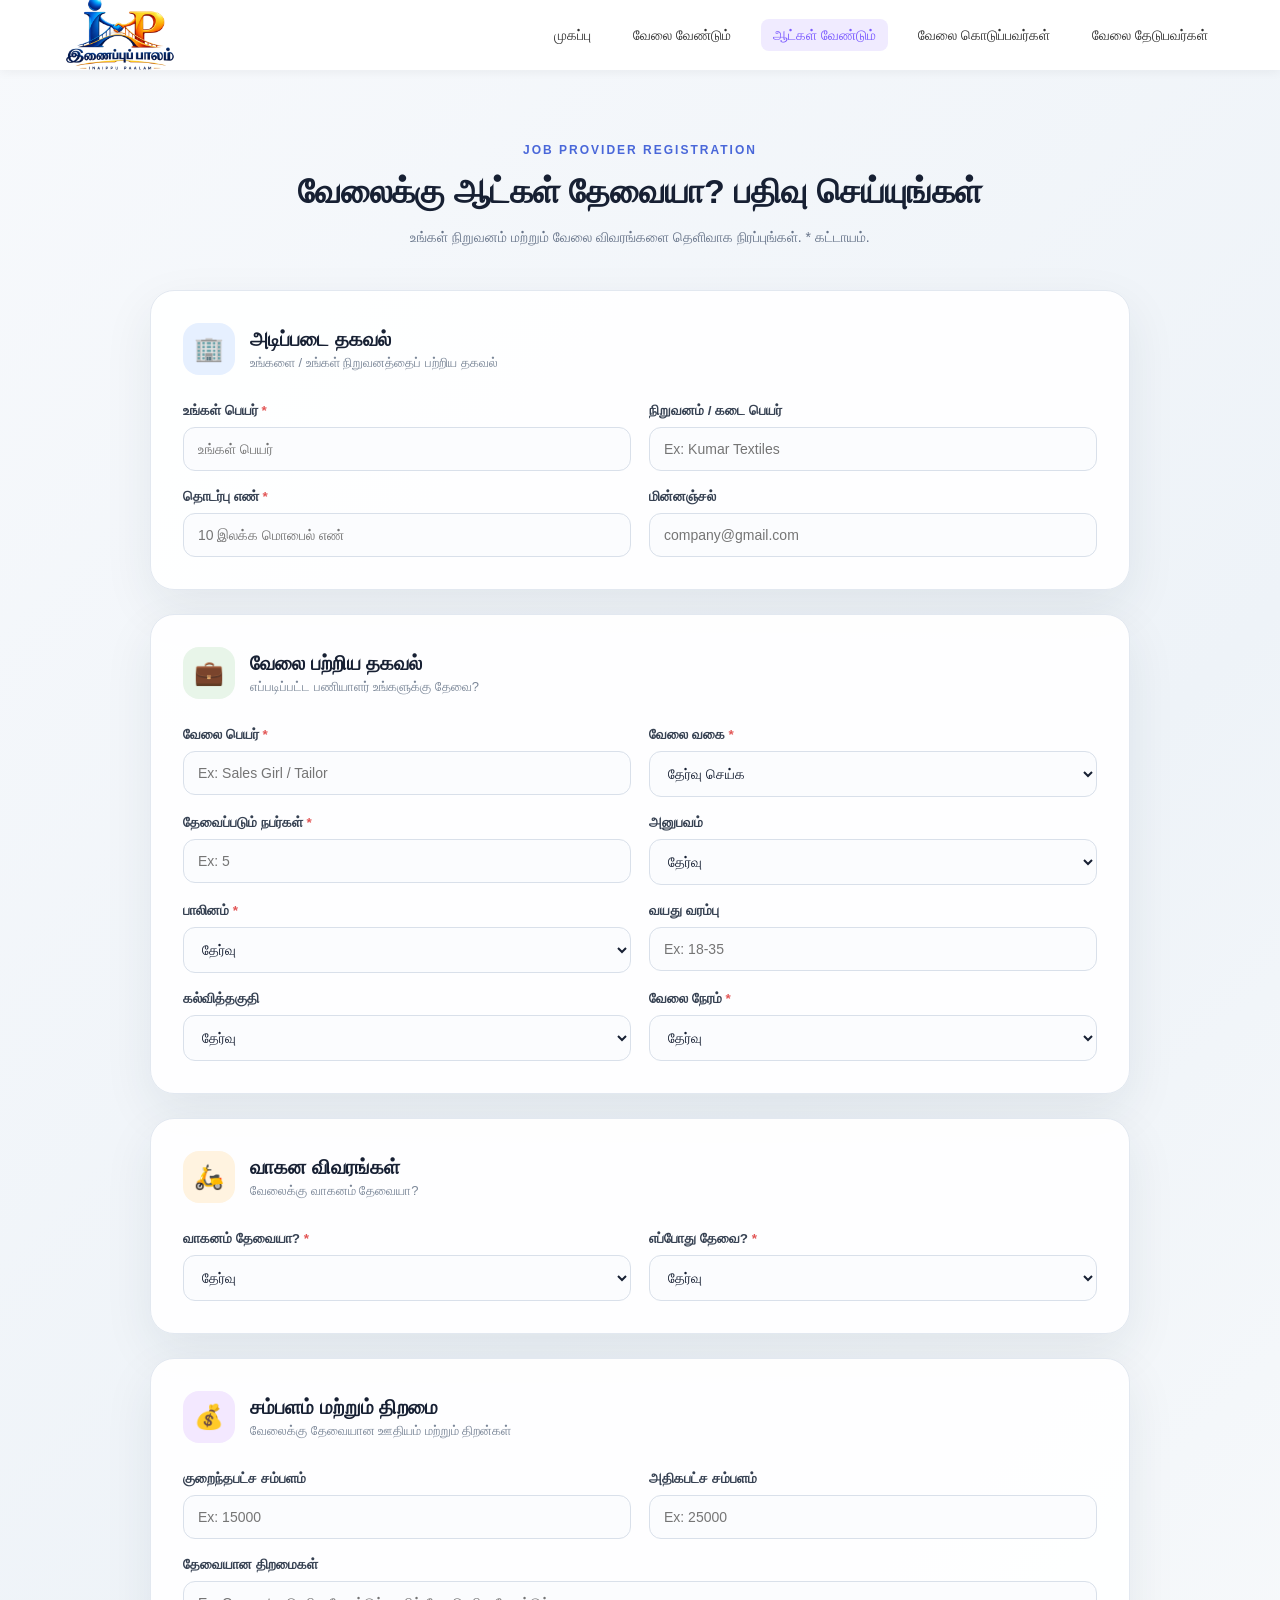
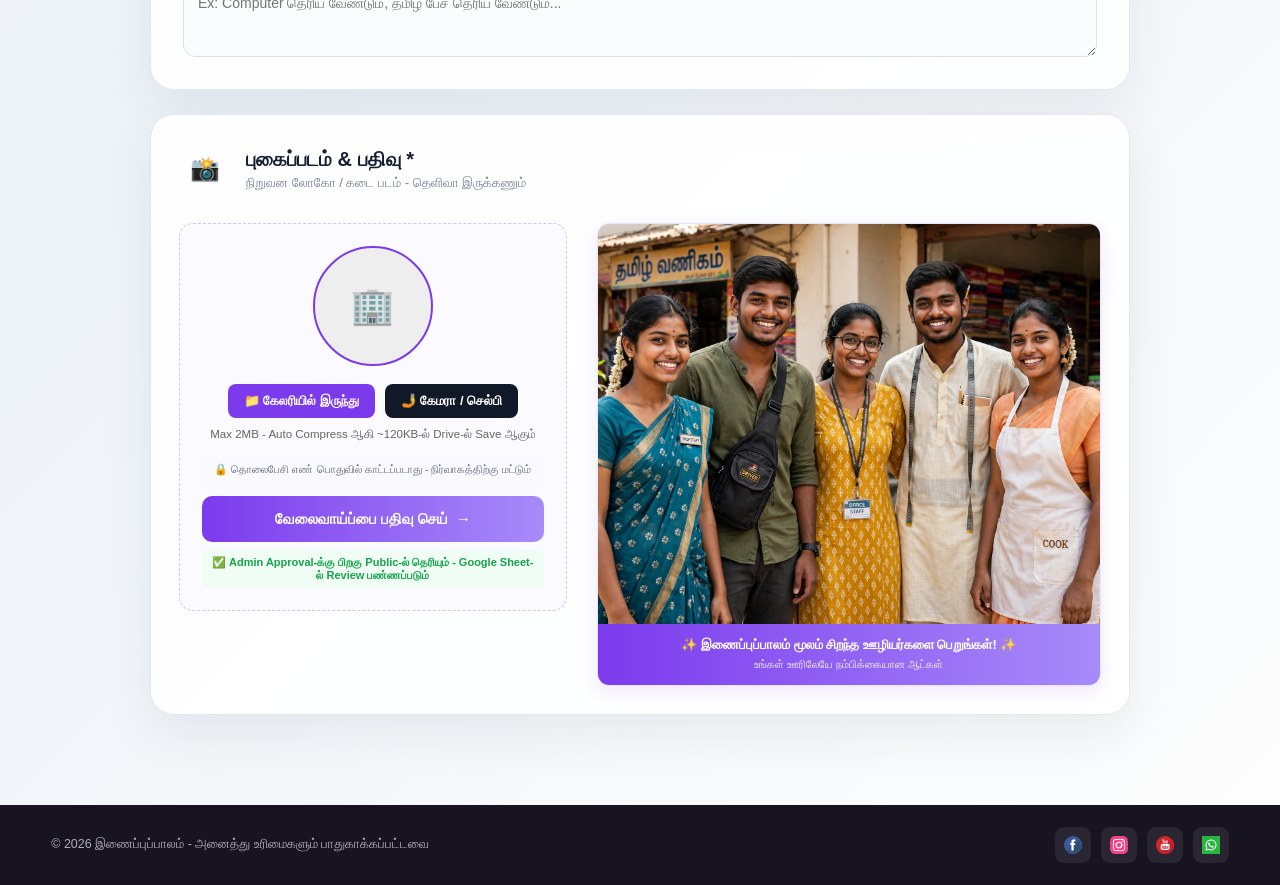
==== job-provider/job-provider.html @ aabd073b "public folder upload" ====
<!DOCTYPE html>
<html lang="ta">
<head>
    <meta charset="UTF-8">
    <meta name="viewport" content="width=device-width, initial-scale=1.0">
    <title>வேலைக்கு ஆட்கள் தேவை | இணைப்புப்பாலம்</title>
    <link rel="icon" type="image/png" href="../assets/logo/logo.png">
    <link rel="stylesheet" href="job-provider.css">
    <!-- 
      விளக்கம்:
      - charset UTF-8 - தமிழ் எழுத்துக்காக
      - viewport - மொபைல் Responsive
      - CSS: job-provider.css link
    -->
</head>
<body>

<!-- 
  ==========================================================
  1. NAVIGATION BAR - START - CLEAN SIMPLE
  ==========================================================
  - site-header: மேலே ஒட்டி இருக்கும் Sticky Header
  - brand: Logo - Click பண்ணா முகப்புக்கு போகும்
  - menuToggle: மொபைலில் மட்டும் தெரியும் 3 கோடு பட்டன்
  - navLinks: 5 முக்கிய பக்கம்
     * முகப்பு - index.html
     * வேலை வேண்டும் - Job Seeker Form
     * ஆட்கள் வேண்டும் - இந்த பக்கம் (active)
     * வேலை கொடுப்பவர்கள் - Public List
     * வேலை தேடுபவர்கள் - Public List
  JS-ல் menuToggle Click -> navLinks is-open Toggle ஆகும்
-->
<header class="site-header">
  <nav class="navbar">
    <div class="nav-container">
      <a href="../index.html" class="brand"><img src="../assets/logo/logo.png" alt="Logo" class="brand-logo"></a>
      <button class="menu-toggle" id="menuToggle" type="button" aria-label="Menu"><span></span><span></span><span></span></button>
      <ul class="nav-links" id="navLinks">
        <li><a href="../index.html">முகப்பு</a></li>
        <li><a href="../job-seeker/job-seeker.html">வேலை வேண்டும்</a></li>
        <li><a href="./job-provider.html" class="active">ஆட்கள் வேண்டும்</a></li>
        <li><a href="../public/jobs/jobs.html">வேலை கொடுப்பவர்கள்</a></li>
        <li><a href="../public/seekers/seekers.html">வேலை தேடுபவர்கள்</a></li>
      </ul>
    </div>
  </nav>
</header>
<!-- NAVIGATION END -->

<section class="form-section">
    <div class="section-heading">
        <span class="section-tag">JOB PROVIDER REGISTRATION</span>
        <h2>வேலைக்கு ஆட்கள் தேவையா? பதிவு செய்யுங்கள்</h2>
        <p>உங்கள் நிறுவனம் மற்றும் வேலை விவரங்களை தெளிவாக நிரப்புங்கள். * கட்டாயம்.</p>
    </div>

    <form id="providerRegistrationForm" novalidate>

        <!-- 
          2. BASIC INFO - அடிப்படை தகவல்
          - providerName* , providerPhone* கட்டாயம்
          - businessName, email விருப்பம்
        -->
        <div class="form-card">
            <div class="card-title"><div class="title-icon">🏢</div><div><h3>அடிப்படை தகவல்</h3><p>உங்களை / உங்கள் நிறுவனத்தைப் பற்றிய தகவல்</p></div></div>
            <div class="form-grid">
                <div class="form-group"><label for="providerName">உங்கள் பெயர் <span>*</span></label><input type="text" id="providerName" name="providerName" placeholder="உங்கள் பெயர்" required></div>
                <div class="form-group"><label for="businessName">நிறுவனம் / கடை பெயர்</label><input type="text" id="businessName" name="businessName" placeholder="Ex: Kumar Textiles"></div>
                <div class="form-group"><label for="providerPhone">தொடர்பு எண் <span>*</span></label><input type="tel" id="providerPhone" name="providerPhone" placeholder="10 இலக்க மொபைல் எண்" inputmode="numeric" maxlength="10" required></div>
                <div class="form-group"><label for="providerEmail">மின்னஞ்சல்</label><input type="email" id="providerEmail" name="providerEmail" placeholder="company@gmail.com"></div>
            </div>
        </div>

        <!-- 
          3. JOB INFO - வேலை பற்றிய தகவல்
          - jobTitle*, jobCategory*, vacancies*, gender*, workingHours* கட்டாயம்
        -->
        <div class="form-card">
            <div class="card-title"><div class="title-icon">💼</div><div><h3>வேலை பற்றிய தகவல்</h3><p>எப்படிப்பட்ட பணியாளர் உங்களுக்கு தேவை?</p></div></div>
            <div class="form-grid">
                <div class="form-group"><label for="jobTitle">வேலை பெயர் <span>*</span></label><input type="text" id="jobTitle" name="jobTitle" placeholder="Ex: Sales Girl / Tailor" required></div>
                <div class="form-group">
                    <label for="jobCategory">வேலை வகை <span>*</span></label>
                    <select id="jobCategory" name="jobCategory" required>
                        <option value="">தேர்வு செய்க</option>
                        <option value="shop">கடை வேலை</option>
                        <option value="office">அலுவலக வேலை</option>
                        <option value="sales">விற்பனை</option>
                        <option value="tailor">தையல்</option>
                        <option value="driver">டிரைவர்</option>
                        <option value="factory">தொழிற்சாலை</option>
                        <option value="hotel">ஹோட்டல்</option>
                        <option value="other">மற்றவை</option>
                    </select>
                </div>
                <div class="form-group"><label for="vacancies">தேவைப்படும் நபர்கள் <span>*</span></label><input type="number" id="vacancies" name="vacancies" min="1" placeholder="Ex: 5" required></div>
                <div class="form-group">
                    <label for="experience">அனுபவம்</label>
                    <select id="experience" name="experience">
                        <option value="">தேர்வு</option>
                        <option value="no-experience">அனுபவம் தேவையில்லை</option>
                        <option value="0-1">0-1 வருடம்</option>
                        <option value="1-3">1-3 வருடம்</option>
                        <option value="3-5">3-5 வருடம்</option>
                        <option value="5-plus">5+ வருடம்</option>
                    </select>
                </div>
                <div class="form-group">
                    <label for="gender">பாலினம் <span>*</span></label>
                    <select id="gender" name="gender" required>
                        <option value="">தேர்வு</option>
                        <option value="male">ஆண்</option>
                        <option value="female">பெண்</option>
                        <option value="any">ஆண் / பெண் இருவரும்</option>
                    </select>
                </div>
                <div class="form-group"><label for="ageRange">வயது வரம்பு</label><input type="text" id="ageRange" name="ageRange" placeholder="Ex: 18-35"></div>
                <div class="form-group">
                    <label for="education">கல்வித்தகுதி</label>
                    <select id="education" name="education">
                        <option value="">தேர்வு</option>
                        <option value="none">தேவையில்லை</option>
                        <option value="10th">10th</option>
                        <option value="12th">12th</option>
                        <option value="degree">Degree</option>
                    </select>
                </div>
                <div class="form-group">
                    <label for="workingHours">வேலை நேரம் <span>*</span></label>
                    <select id="workingHours" name="workingHours" required>
                        <option value="">தேர்வு</option>
                        <option value="full-time">முழு நேரம்</option>
                        <option value="part-time">பகுதி நேரம்</option>
                        <option value="day-shift">பகல் நேரம்</option>
                        <option value="night-shift">இரவு நேரம்</option>
                    </select>
                </div>
            </div>
        </div>

        <!-- 
          4. VEHICLE & JOINING - வாகனம் & சேரும் தேதி
        -->
        <div class="form-card">
            <div class="card-title"><div class="title-icon">🛵</div><div><h3>வாகன விவரங்கள்</h3><p>வேலைக்கு வாகனம் தேவையா?</p></div></div>
            <div class="form-grid">
                <div class="form-group">
                    <label for="vehicleRequired">வாகனம் தேவையா? <span>*</span></label>
                    <select id="vehicleRequired" name="vehicleRequired" required>
                        <option value="">தேர்வு</option>
                        <option value="no">தேவையில்லை</option>
                        <option value="bike">Bike வேண்டும்</option>
                        <option value="car">Car வேண்டும்</option>
                        <option value="company">நிறுவன வாகனம் உண்டு</option>
                    </select>
                </div>
                <div class="form-group">
                    <label for="joiningDate">எப்போது தேவை? <span>*</span></label>
                    <select id="joiningDate" name="joiningDate" required>
                        <option value="">தேர்வு</option>
                        <option value="immediately">உடனடியாக</option>
                        <option value="within-7-days">7 நாட்களுக்குள்</option>
                        <option value="within-15-days">15 நாட்களுக்குள்</option>
                    </select>
                </div>
            </div>
        </div>

        <!-- 
          5. SALARY & SKILLS
        -->
        <div class="form-card">
            <div class="card-title"><div class="title-icon">💰</div><div><h3>சம்பளம் மற்றும் திறமை</h3><p>வேலைக்கு தேவையான ஊதியம் மற்றும் திறன்கள்</p></div></div>
            <div class="form-grid">
                <div class="form-group"><label for="salaryMin">குறைந்தபட்ச சம்பளம்</label><input type="number" id="salaryMin" name="salaryMin" placeholder="Ex: 15000"></div>
                <div class="form-group"><label for="salaryMax">அதிகபட்ச சம்பளம்</label><input type="number" id="salaryMax" name="salaryMax" placeholder="Ex: 25000"></div>
                <div class="form-group full-width"><label for="requiredSkills">தேவையான திறமைகள்</label><textarea id="requiredSkills" name="requiredSkills" rows="3" placeholder="Ex: Computer தெரிய வேண்டும், தமிழ் பேச தெரிய வேண்டும்..."></textarea></div>
            </div>
        </div>

        <!-- 
          ==========================================================
          6. PHOTO & SUBMIT - NEW CLEAN VERSION - GALLERY + CAMERA + COMPRESS
          ==========================================================
          - photo-preview: வட்ட வடிவ Preview
          - photo-action-group: 2 பட்டன் - கேலரி + செல்பி
          - profilePhoto: Gallery File Input (hidden)
          - selfieCameraWrap: 
             * selfieVideo - Live Camera
             * selfieCanvas - Capture க்கு
             * Controls - படம் எடு, மீண்டும், பயன்படுத்து, மூடு
          - photoStatusText: Compress Status காட்ட ~120KB
          - Admin Note: Admin Approval-க்கு பிறகு Public-ல் தெரியும் - நீங்க கேட்டது
          Logic: JS-ல் compressImageToKB() - 800px resize + JPEG 0.7 -> ~120KB -> Google Sheet/Drive-க்கு அனுப்பும்
          இதனால் Drive இடம் மிச்சம், Customer-க்கு வேகமா லோட் ஆகும்
        -->
        <div class="form-card photo-submit-card">
            <div class="card-title"><div class="title-icon">📸</div><div><h3>புகைப்படம் & பதிவு <span>*</span></h3><p>நிறுவன லோகோ / கடை படம் - தெளிவா இருக்கணும்</p></div></div>
            <div class="photo-submit-grid">
                <div class="photo-side">
                    <div class="photo-preview" id="photoPreview"><span id="photoPlaceholder">🏢</span><img id="previewImage" src="" alt="Preview"></div>
                    
                    <div class="photo-action-group">
                        <label for="providerImage" class="upload-button">📁 கேலரியில் இருந்து</label>
                        <button type="button" id="selfieButton" class="upload-button selfie-button">🤳 கேமரா / செல்பி</button>
                    </div>
                    <input type="file" id="providerImage" name="providerImage" accept="image/*" hidden>

                    <!-- Selfie Camera Wrap - Seekers மாதிரி Same UI -->
                    <div id="selfieCameraWrap" class="selfie-camera-wrap" style="display:none;">
                        <video id="selfieVideo" autoplay playsinline muted></video>
                        <canvas id="selfieCanvas" style="display:none;"></canvas>
                        <div class="selfie-controls">
                            <button type="button" id="capturePhotoBtn" class="capture-btn">📸 படம் எடு</button>
                            <button type="button" id="retakePhotoBtn" class="retake-btn" style="display:none;">🔄 மீண்டும்</button>
                            <button type="button" id="usePhotoBtn" class="use-btn" style="display:none;">✅ இதை பயன்படுத்து</button>
                            <button type="button" id="closeCameraBtn" class="close-btn">❌ மூடு</button>
                        </div>
                        <p class="selfie-hint">கடை / லோகோ தெளிவா தெரியிற மாதிரி எடுங்க</p>
                    </div>

                    <p class="photo-hint" id="photoStatusText">Max 2MB - Auto Compress ஆகி ~120KB-ல் Drive-ல் Save ஆகும்</p>
                    <p class="privacy-note">🔒 தொலைபேசி எண் பொதுவில் காட்டப்படாது - நிர்வாகத்திற்கு மட்டும்</p>
                    <button type="submit" class="submit-button" id="submitButton"><span>வேலைவாய்ப்பை பதிவு செய்</span><strong>→</strong></button>
                    <p class="admin-note">✅ Admin Approval-க்கு பிறகு Public-ல் தெரியும் - Google Sheet-ல் Review பண்ணப்படும்</p>
                </div>
                <div class="submit-side">
                    <div class="team-image-box">
                        <img src="../assets/images/team.webp" alt="Inaippu Palam Team">
                        <div class="team-dialog">✨ இணைப்புப்பாலம் மூலம் சிறந்த ஊழியர்களை பெறுங்கள்! ✨<br><small>உங்கள் ஊரிலேயே நம்பிக்கையான ஆட்கள்</small></div>
                    </div>
                </div>
            </div>
        </div>

    </form>
</section>

<!-- Success Overlay -->
<div class="success-overlay" id="successOverlay" style="display:none;"><div class="success-box"><div class="success-icon">✓</div><h2>பதிவு வெற்றி!</h2><p style="font-size:13px;color:#666;margin-top:8px;">Admin Approval-க்கு பிறகு பொதுவில் காட்டப்படும்</p><button type="button" id="successClose" class="success-close">சரி</button></div></div>

<footer class="jobs-footer">
    <div class="jobs-footer-inner">
        <div class="jobs-footer-left"><p>© 2026 இணைப்புப்பாலம் - அனைத்து உரிமைகளும் பாதுகாக்கப்பட்டவை</p></div>
        <div class="jobs-footer-socials">
            <a href="https://www.facebook.com/profile.php?id=61593341843801"><img src="../assets/icons/Facebook.svg" alt="FB"></a>
            <a href="https://www.instagram.com/inaippu.palam/?hl=en"><img src="../assets/icons/Instagram.svg" alt="IG"></a>
            <a href="https://www.youtube.com/@inaippupalam"><img src="../assets/icons/YouTube.svg" alt="YT"></a>
            <a href="https://wa.me/917373537070"><img src="../assets/icons/WhatsApp.svg" alt="WA"></a>
        </div>
    </div>
</footer>

<script src="../config.js"></script>
<script src="job-provider.js"></script>
</body>
</html>
---- job-provider/job-provider.css ----
/* =========================================================
   JOB PROVIDER - CLEAN & FINAL - SAME AS JOB SEEKER
   UPDATED WITH SELFIE + GALLERY + COMPRESS UI
   Navigation + Form + Photo + Footer + Mobile
========================================================= */
* { margin: 0; padding: 0; box-sizing: border-box; }
html { scroll-behavior: smooth; }
body {
  font-family: "Noto Sans Tamil", "Latha", Arial, sans-serif;
  background: linear-gradient(135deg, #f7f9fc 0%, #eef3f8 50%, #fdfdfd 100%);
  color: #172033; min-height: 100vh; overflow-x: hidden;
}
a { text-decoration: none; color: inherit; }
button, input, textarea, select { font: inherit; }
img { max-width: 100%; display: block; }

/* ================= NAVIGATION - CLEAN SIMPLE =================
   - site-header: sticky top, white bg, shadow
   - navbar: max 1200px center
   - nav-container: flex space-between, height 70px
   - brand: Logo 120px
   - nav-links: flex gap 18px, hover purple bg
   - menu-toggle: mobile 3 line, hidden desktop
*/
.site-header { position: sticky; top: 0; z-index: 1000; background: #fff; box-shadow: 0 2px 10px rgba(0,0,0,0.05); }
.navbar { max-width: 1200px; margin: 0 auto; padding: 0 20px; }
.nav-container { display: flex; align-items: center; justify-content: space-between; height: 70px; }
.brand { display: flex; align-items: center; gap: 10px; font-weight: 700; font-size: 18px; color: #2a1a5a; }
.brand-logo { width: 120px; height: 120px; object-fit: contain; }
.nav-links { display: flex; list-style: none; gap: 18px; }
.nav-links li a { color: #333; font-weight: 500; padding: 8px 12px; border-radius: 8px; transition: 0.2s; font-size: 14px; }
.nav-links li a:hover, .nav-links li a.active { background: #f0ebff; color: #7c5cff; }
.menu-toggle { display: none; flex-direction: column; gap: 5px; background: none; border: none; cursor: pointer; padding: 5px; }
.menu-toggle span { width: 25px; height: 3px; background: #333; border-radius: 2px; display: block; transition: 0.3s; }
.menu-toggle.is-open span:nth-child(1) { transform: translateY(8px) rotate(45deg); }
.menu-toggle.is-open span:nth-child(2) { opacity: 0; }
.menu-toggle.is-open span:nth-child(3) { transform: translateY(-8px) rotate(-45deg); }

/* FORM SECTION */
.form-section { width: min(980px, 92%); margin: 70px auto 90px; }
.section-heading { text-align: center; margin-bottom: 40px; }
.section-tag { display: inline-block; margin-bottom: 12px; color: #4967d9; font-size: 12px; font-weight: 800; letter-spacing: 2px; }
.section-heading h2 { font-size: clamp(26px, 4vw, 34px); color: #172033; margin-bottom: 12px; line-height: 1.3; }
.section-heading p { max-width: 700px; margin: auto; color: #68758a; line-height: 1.8; font-size: 14px; }

.form-card {
  margin-bottom: 24px; padding: 32px; background: rgba(255,255,255,0.95);
  border: 1px solid #e2e8f0; border-radius: 24px;
  box-shadow: 0 18px 50px rgba(30,45,70,0.08);
  transition: transform 0.3s ease, box-shadow 0.3s ease;
}
.form-card:hover { transform: translateY(-3px); box-shadow: 0 22px 55px rgba(30,45,70,0.12); }
.card-title { display: flex; align-items: center; gap: 15px; margin-bottom: 28px; }
.title-icon { width: 52px; height: 52px; display: grid; place-items: center; border-radius: 16px; font-size: 24px; flex-shrink: 0; }
.form-card:nth-of-type(1) .title-icon { background: #fff6d7; }
.form-card:nth-of-type(2) .title-icon { background: #e6f0ff; }
.form-card:nth-of-type(3) .title-icon { background: #e8f5e9; }
.form-card:nth-of-type(4) .title-icon { background: #fff3e0; }
.form-card:nth-of-type(5) .title-icon { background: #f3e8ff; }
.card-title h3 { color: #172033; font-size: 20px; }
.card-title p { margin-top: 4px; color: #7b8798; font-size: 13px; }

.form-grid { display: grid; grid-template-columns: repeat(2, minmax(0, 1fr)); gap: 18px; }
.form-group { display: flex; flex-direction: column; }
.form-group.full-width { grid-column: 1 / -1; }
.form-group label { margin-bottom: 8px; color: #364152; font-size: 13.5px; font-weight: 700; }
.form-group label span { color: #e25555; }
.form-group input, .form-group select, .form-group textarea {
  width: 100%; padding: 13px 14px; border: 1px solid #d9e0ea;
  border-radius: 12px; outline: none; background: #fbfcfe; color: #172033;
  font-size: 14px; transition: border-color 0.25s, box-shadow 0.25s;
}
.form-group input:focus, .form-group select:focus, .form-group textarea:focus {
  border-color: #6077dc; background: white; box-shadow: 0 0 0 4px rgba(96,119,220,0.10);
}
.form-group textarea { resize: vertical; }

/* ================= PHOTO & SUBMIT - NEW CLEAN WITH SELFIE ================= */
.photo-submit-card { padding: 28px; }
.photo-submit-grid { display: grid; grid-template-columns: 1fr 1.3fr; gap: 30px; align-items: start; margin-top: 10px; }
.photo-side {
  display: flex; flex-direction: column; align-items: center; text-align: center;
  background: #fafaff; border: 1px dashed #d1c5ff; border-radius: 14px; padding: 22px;
}
.photo-preview {
  width: 120px; height: 120px; border-radius: 50%; background: #eee;
  display: flex; align-items: center; justify-content: center;
  overflow: hidden; border: 2px solid #7c3aed; margin-bottom: 12px;
}
.photo-preview span { font-size: 36px; }
#previewImage { width: 100%; height: 100%; object-fit: cover; display: none; }

/* 2 Button Group - Gallery + Selfie */
.photo-action-group { display: flex; gap: 10px; flex-wrap: wrap; justify-content: center; width: 100%; margin-top: 6px; }
.upload-button {
  background: #7c3aed; color: #fff; padding: 9px 16px; border-radius: 8px;
  font-size: 13px; font-weight: 600; cursor: pointer; border: none;
  transition: 0.2s; display: inline-flex; align-items: center; justify-content: center;
}
.upload-button:hover { background: #6d28e0; transform: translateY(-1px); }
.selfie-button { background: #111827 !important; }
.selfie-button:hover { background: #000 !important; }

.photo-hint { font-size: 11.5px; color: #666; margin-top: 10px; }

/* Selfie Camera UI - Same as Job Seeker */
.selfie-camera-wrap {
  margin-top: 15px; width: 100%; background: #000; border-radius: 12px;
  overflow: hidden; border: 2px solid #7c3aed; animation: fadeIn 0.3s ease;
}
@keyframes fadeIn { from { opacity:0; transform: scale(0.95); } to { opacity:1; transform: scale(1); } }
#selfieVideo { width: 100%; height: 260px; object-fit: cover; display: block; transform: scaleX(-1); background: #222; }
.selfie-controls { display: flex; gap: 8px; flex-wrap: wrap; justify-content: center; padding: 12px; background: #fff; }
.capture-btn, .use-btn, .retake-btn, .close-btn {
  padding: 8px 14px; border-radius: 8px; border: none; font-size: 12.5px; font-weight: 700; cursor: pointer; transition: 0.2s;
}
.capture-btn { background: #7c3aed; color: #fff; }
.use-btn { background: #16a34a; color: #fff; }
.retake-btn { background: #f3f4f6; color: #374151; border: 1px solid #e5e7eb; }
.close-btn { background: #fee2e2; color: #b91c1c; }
.selfie-hint { background: #fff; color: #6b7280; font-size: 11px; padding-bottom: 10px; text-align: center; }

.photo-side .privacy-note { margin: 14px 0 0 0; font-size: 11px; background: #f9f9ff; padding: 8px 10px; border-radius: 6px; width: 100%; color: #6b7280; }
.photo-side .submit-button {
  width: 100%; padding: 14px; font-size: 15px; margin-top: 12px;
  border: none; border-radius: 10px; background: linear-gradient(90deg,#7c3aed,#a78bfa);
  color: #fff; font-weight: 700; cursor: pointer; display: flex; justify-content: center; gap: 8px;
}
.photo-side .admin-note { font-size: 11px; color: #16a34a; margin-top: 8px; font-weight: 600; background: #f0fdf4; padding: 6px 8px; border-radius: 6px; width: 100%; }
.submit-side { display: flex; flex-direction: column; }
.team-image-box { width: 100%; border-radius: 12px; overflow: hidden; border: 1px solid #e9e5ff; box-shadow: 0 6px 18px rgba(124,58,237,0.12); background: #fff; }
.team-image-box img { width: 100%; height: 400px; object-fit: cover; object-position: top center; }
.team-dialog { padding: 12px 14px; background: linear-gradient(90deg,#7c3aed,#a78bfa); color: #fff; font-size: 13px; font-weight: 600; text-align: center; line-height: 1.4; }
.team-dialog small { font-weight: 400; opacity: 0.9; font-size: 11px; }

/* SUCCESS OVERLAY */
.success-overlay { position: fixed; inset: 0; background: rgba(0,0,0,0.45); display: none; place-items: center; z-index: 2000; }
.success-overlay.show { display: grid; }
.success-box { background: #fff; padding: 30px; border-radius: 18px; text-align: center; max-width: 340px; width: 90%; box-shadow: 0 20px 50px rgba(0,0,0,0.2); }
.success-icon { width: 60px; height: 60px; background: #22c55e; color: #fff; border-radius: 50%; display: grid; place-items: center; font-size: 28px; margin: 0 auto 14px; }
.success-close { margin-top: 16px; padding: 10px 20px; border: none; background: #111; color: #fff; border-radius: 8px; cursor: pointer; }
.form-message { margin-bottom: 18px; }

/* FOOTER */
.jobs-footer { background: #171321; color: #fff; margin-top: 40px; }
.jobs-footer-inner { width: min(1180px, 92%); min-height: 80px; margin: auto; display: flex; align-items: center; justify-content: space-between; gap: 20px; padding: 16px 0; }
.jobs-footer-left p { color: rgba(255,255,255,0.65); font-size: 12.5px; }
.jobs-footer-socials { display: flex; gap: 10px; }
.jobs-footer-socials a { width: 36px; height: 36px; display: grid; place-items: center; border-radius: 9px; background: rgba(255,255,255,0.08); transition: 0.2s; }
.jobs-footer-socials a:hover { transform: translateY(-2px); background: rgba(255,255,255,0.16); }
.jobs-footer-socials img { width: 18px; height: 18px; }

/* MOBILE */
@media (max-width: 768px) {
  .menu-toggle { display: flex; }
  .nav-links {
    position: absolute; top: 70px; left: 12px; right: 12px;
    background: #fff; flex-direction: column; padding: 12px;
    border: 1px solid #e2e8f0; border-radius: 16px;
    box-shadow: 0 18px 50px rgba(30,45,70,0.11);
    display: none; gap: 4px; z-index: 999;
  }
  .nav-links.is-open { display: flex !important; }
  .nav-links li { width: 100%; }
  .nav-links li a { display: block; width: 100%; padding: 12px 14px; }
  .form-section { width: 94%; margin-top: 30px; margin-bottom: 50px; }
  .form-card { padding: 20px 15px; border-radius: 18px; }
  .form-grid { grid-template-columns: 1fr; }
  .form-group.full-width { grid-column: auto; }
  .photo-submit-grid { grid-template-columns: 1fr; gap: 20px; }
  .team-image-box img { height: auto; max-height: 340px; }
  .jobs-footer-inner { flex-direction: column; text-align: center; padding: 20px 0; }
  #selfieVideo { height: 220px; }
}
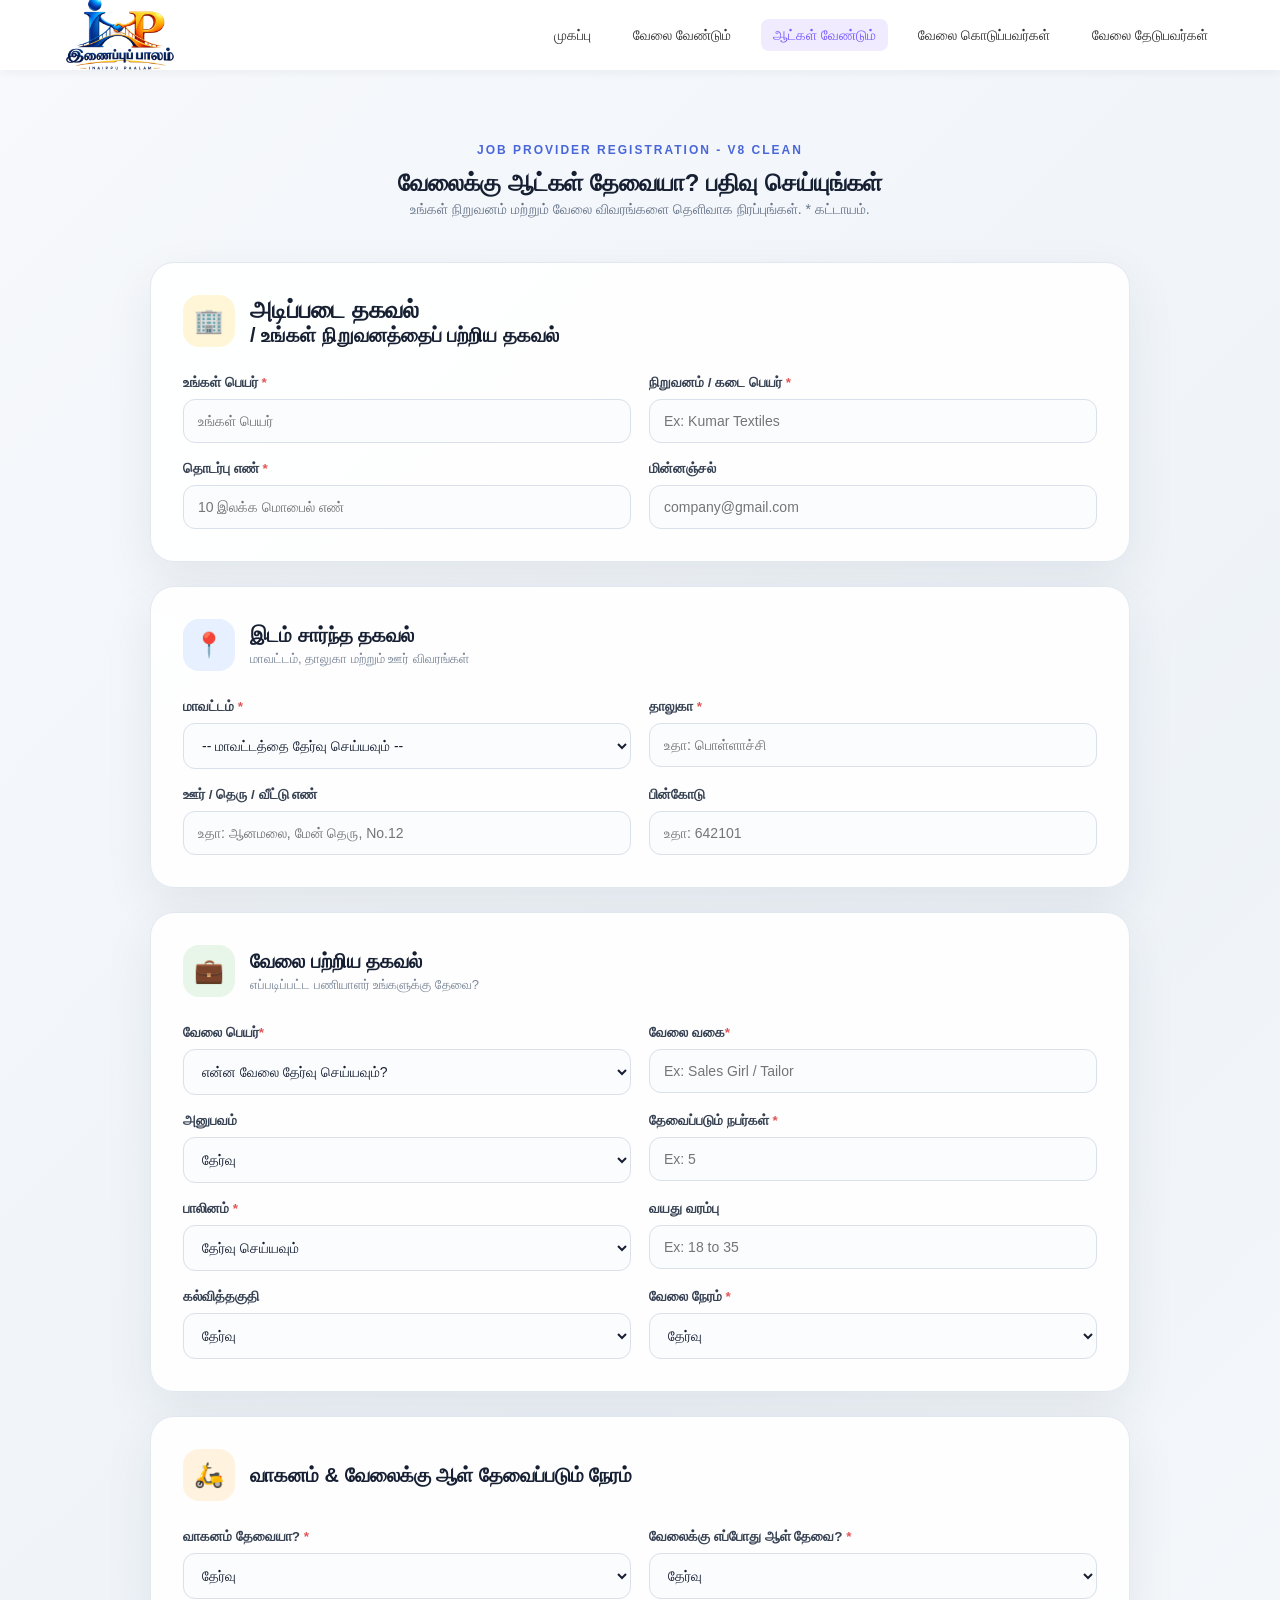
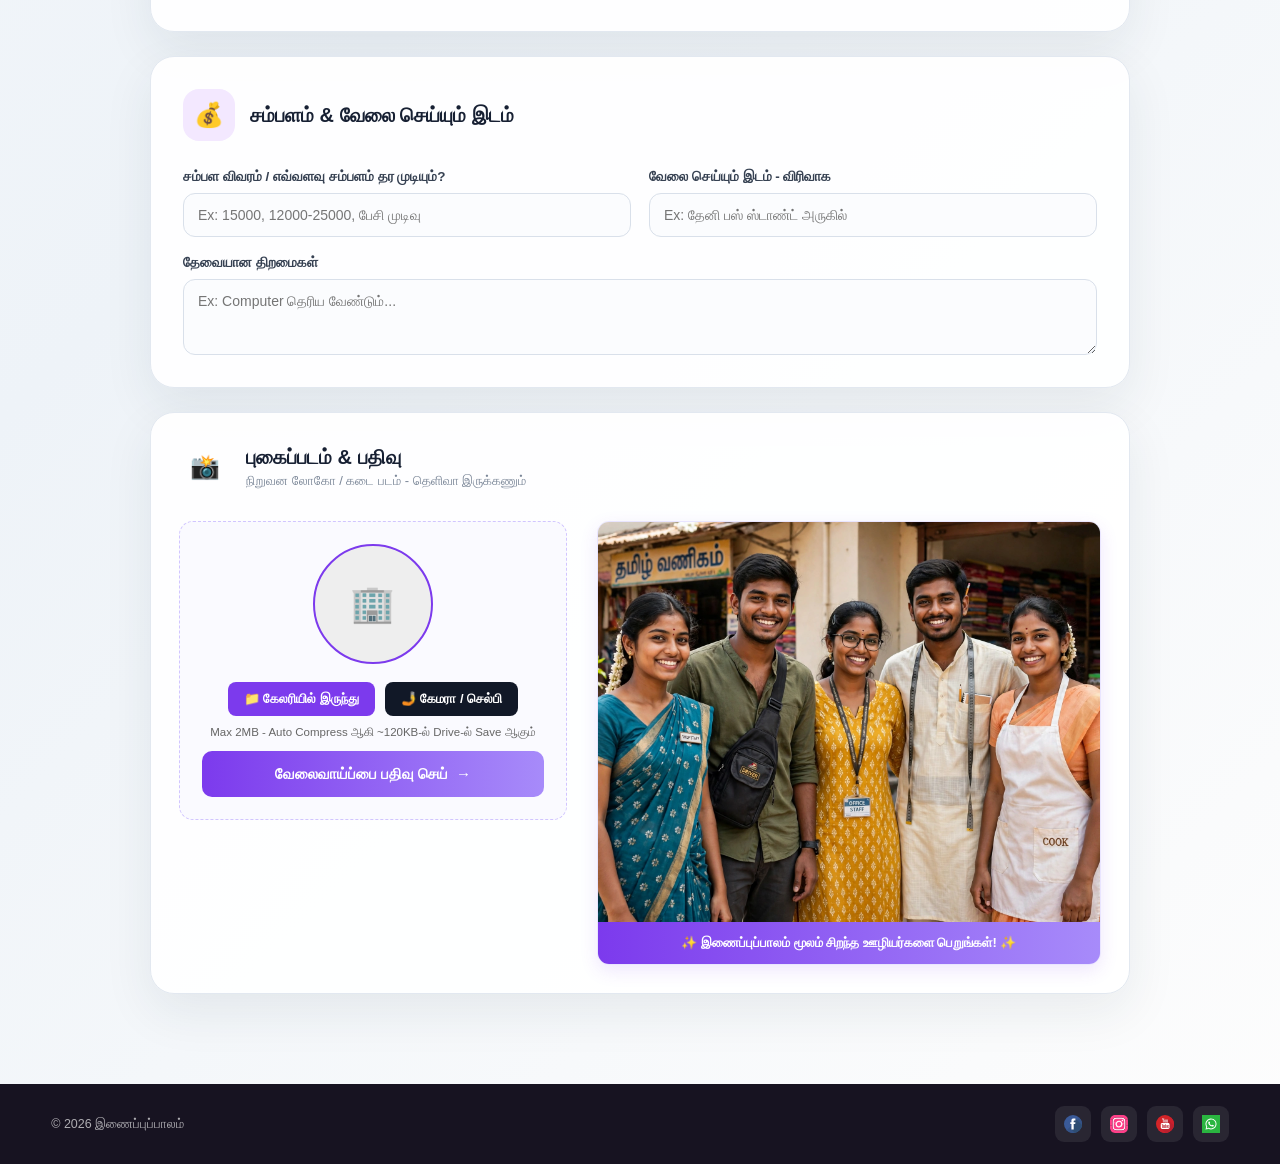
==== commit b0935f1f: "Add files via upload" ====
--- a/job-provider/job-provider.html
+++ b/job-provider/job-provider.html
@@ -3,33 +3,21 @@
 <head>
     <meta charset="UTF-8">
     <meta name="viewport" content="width=device-width, initial-scale=1.0">
-    <title>வேலைக்கு ஆட்கள் தேவை | இணைப்புப்பாலம்</title>
+    <title>வேலைக்கு ஆட்கள் தேவை | இணைப்புப்பாலம் - V8 FINAL CLEAN</title>
     <link rel="icon" type="image/png" href="../assets/logo/logo.png">
     <link rel="stylesheet" href="job-provider.css">
-    <!-- 
-      விளக்கம்:
-      - charset UTF-8 - தமிழ் எழுத்துக்காக
-      - viewport - மொபைல் Responsive
-      - CSS: job-provider.css link
-    -->
+    <!-- =================================================
+         BATCH 00 : HEAD - V8 FINAL CLEAN
+         PURPOSE: Title, Favicon, CSS Link - Page-ன் தலைப்பு பகுதி
+         ================================================= -->
 </head>
 <body>
 
-<!-- 
-  ==========================================================
-  1. NAVIGATION BAR - START - CLEAN SIMPLE
-  ==========================================================
-  - site-header: மேலே ஒட்டி இருக்கும் Sticky Header
-  - brand: Logo - Click பண்ணா முகப்புக்கு போகும்
-  - menuToggle: மொபைலில் மட்டும் தெரியும் 3 கோடு பட்டன்
-  - navLinks: 5 முக்கிய பக்கம்
-     * முகப்பு - index.html
-     * வேலை வேண்டும் - Job Seeker Form
-     * ஆட்கள் வேண்டும் - இந்த பக்கம் (active)
-     * வேலை கொடுப்பவர்கள் - Public List
-     * வேலை தேடுபவர்கள் - Public List
-  JS-ல் menuToggle Click -> navLinks is-open Toggle ஆகும்
--->
+<!-- =================================================
+     BATCH 01 : NAVIGATION - Clean Simple - Sticky Header
+     PURPOSE: மேலே Menu - Home, வேலை வேண்டும், ஆட்கள் வேண்டும்
+     CONTROLS: menuToggle, navLinks - Mobile 3 Line Menu
+     ================================================= -->
 <header class="site-header">
   <nav class="navbar">
     <div class="nav-container">
@@ -45,81 +33,189 @@
     </div>
   </nav>
 </header>
-<!-- NAVIGATION END -->
 
 <section class="form-section">
     <div class="section-heading">
-        <span class="section-tag">JOB PROVIDER REGISTRATION</span>
-        <h2>வேலைக்கு ஆட்கள் தேவையா? பதிவு செய்யுங்கள்</h2>
+        <span class="section-tag">JOB PROVIDER REGISTRATION - V8 CLEAN</span>
+        <h1>வேலைக்கு ஆட்கள் தேவையா? பதிவு செய்யுங்கள்</h1>
         <p>உங்கள் நிறுவனம் மற்றும் வேலை விவரங்களை தெளிவாக நிரப்புங்கள். * கட்டாயம்.</p>
     </div>
 
     <form id="providerRegistrationForm" novalidate>
 
-        <!-- 
-          2. BASIC INFO - அடிப்படை தகவல்
-          - providerName* , providerPhone* கட்டாயம்
-          - businessName, email விருப்பம்
-        -->
-        <div class="form-card">
-            <div class="card-title"><div class="title-icon">🏢</div><div><h3>அடிப்படை தகவல்</h3><p>உங்களை / உங்கள் நிறுவனத்தைப் பற்றிய தகவல்</p></div></div>
-            <div class="form-grid">
-                <div class="form-group"><label for="providerName">உங்கள் பெயர் <span>*</span></label><input type="text" id="providerName" name="providerName" placeholder="உங்கள் பெயர்" required></div>
-                <div class="form-group"><label for="businessName">நிறுவனம் / கடை பெயர்</label><input type="text" id="businessName" name="businessName" placeholder="Ex: Kumar Textiles"></div>
-                <div class="form-group"><label for="providerPhone">தொடர்பு எண் <span>*</span></label><input type="tel" id="providerPhone" name="providerPhone" placeholder="10 இலக்க மொபைல் எண்" inputmode="numeric" maxlength="10" required></div>
-                <div class="form-group"><label for="providerEmail">மின்னஞ்சல்</label><input type="email" id="providerEmail" name="providerEmail" placeholder="company@gmail.com"></div>
-            </div>
-        </div>
-
-        <!-- 
-          3. JOB INFO - வேலை பற்றிய தகவல்
-          - jobTitle*, jobCategory*, vacancies*, gender*, workingHours* கட்டாயம்
-        -->
+        <!-- =================================================
+             BATCH 02 / PATCH 2.2 - BASIC INFO - EMPLOYER CARD
+             PURPOSE: வேலை கொடுப்பவரின் பெயர், கடை பெயர், போன், Email
+             FIELDS: name*, businessName*, phone*, email
+             SHEET: C, D, E, F Column
+             ================================================= -->
+        <div class="form-card">
+            <div class="card-title">
+                <div class="title-icon">🏢</div>
+                <div>
+                    <h2>அடிப்படை தகவல்</h2>
+                    <h3>/ உங்கள் நிறுவனத்தைப் பற்றிய தகவல்</h3>
+                </div>
+            </div>
+            <div class="form-grid">
+                <div class="form-group">
+                    <label for="name">உங்கள் பெயர் <span>*</span></label>
+                    <input type="text" id="name" name="name" placeholder="உங்கள் பெயர்" required>
+                </div>
+                <div class="form-group">
+                    <label for="businessName">நிறுவனம் / கடை பெயர் <span>*</span></label>
+                    <input type="text" id="businessName" name="businessName" placeholder="Ex: Kumar Textiles" required>
+                </div>
+                <div class="form-group">
+                    <label for="phone">தொடர்பு எண் <span>*</span></label>
+                    <input type="tel" id="phone" name="phone" placeholder="10 இலக்க மொபைல் எண்" inputmode="numeric" maxlength="10" required>
+                </div>
+                <div class="form-group">
+                    <label for="email">மின்னஞ்சல்</label>
+                    <input type="email" id="email" name="email" placeholder="company@gmail.com">
+                </div>
+            </div>
+        </div>
+        <!-- BATCH 02 END -->
+
+        <!-- =================================================
+             BATCH 03 / PATCH 2.3 - LOCATION INFO - FIX 1
+             PURPOSE: இடம் சார்ந்த தகவல் - மாவட்டம், தாலுகா, ஊர்
+             FIX: Header "இடம் சார்ந்த தகவல்" மட்டும் - Clean
+             FIELDS: district* (G), taluk* (H), addressLine (I), pincode (J)
+             SHEET: G, H, I, J Column
+             ================================================= -->
+        <div class="form-card">
+            <div class="card-title">
+                <div class="title-icon">📍</div>
+                <div>
+                    <h3>இடம் சார்ந்த தகவல்</h3>
+                    <p>மாவட்டம், தாலுகா மற்றும் ஊர் விவரங்கள்</p>
+                </div>
+            </div>
+            <div class="form-grid">
+                <div class="form-group">
+                    <label for="district">மாவட்டம் <span>*</span></label>
+                    <select id="district" name="district" required>
+                        <option value="">-- மாவட்டத்தை தேர்வு செய்யவும் --</option>
+                        <option value="Ariyalur">அரியலூர்</option>
+                        <option value="Chengalpattu">செங்கல்பட்டு</option>
+                        <option value="Chennai">சென்னை</option>
+                        <option value="Coimbatore">கோயம்புத்தூர்</option>
+                        <option value="Cuddalore">கடலூர்</option>
+                        <option value="Dharmapuri">தர்மபுரி</option>
+                        <option value="Dindigul">திண்டுக்கல்</option>
+                        <option value="Erode">ஈரோடு</option>
+                        <option value="Kallakurichi">கள்ளக்குறிச்சி</option>
+                        <option value="Kanchipuram">காஞ்சிபுரம்</option>
+                        <option value="Kanyakumari">கன்னியாகுமரி</option>
+                        <option value="Karur">கரூர்</option>
+                        <option value="Krishnagiri">கிருஷ்ணகிரி</option>
+                        <option value="Madurai">மதுரை</option>
+                        <option value="Mayiladuthurai">மயிலாடுதுறை</option>
+                        <option value="Nagapattinam">நாகப்பட்டினம்</option>
+                        <option value="Namakkal">நாமக்கல்</option>
+                        <option value="Nilgiris">நீலகிரி</option>
+                        <option value="Perambalur">பெரம்பலூர்</option>
+                        <option value="Pudukkottai">புதுக்கோட்டை</option>
+                        <option value="Ramanathapuram">இராமநாதபுரம்</option>
+                        <option value="Ranipet">இராணிப்பேட்டை</option>
+                        <option value="Salem">சேலம்</option>
+                        <option value="Sivaganga">சிவகங்கை</option>
+                        <option value="Tenkasi">தென்காசி</option>
+                        <option value="Thanjavur">தஞ்சாவூர்</option>
+                        <option value="Theni">தேனி</option>
+                        <option value="Thoothukkudi">தூத்துக்குடி</option>
+                        <option value="Tiruchirappalli">திருச்சிராப்பள்ளி</option>
+                        <option value="Tirunelveli">திருநெல்வேலி</option>
+                        <option value="Tirupathur">திருப்பத்தூர்</option>
+                        <option value="Tiruppur">திருப்பூர்</option>
+                        <option value="Tiruvallur">திருவள்ளூர்</option>
+                        <option value="Tiruvannamalai">திருவண்ணாமலை</option>
+                        <option value="Tiruvarur">திருவாரூர்</option>
+                        <option value="Vellore">வேலூர்</option>
+                        <option value="Viluppuram">விழுப்புரம்</option>
+                        <option value="Virudhunagar">விருதுநகர்</option>
+                    </select>
+                </div>
+                <div class="form-group">
+                    <label for="taluk">தாலுகா <span>*</span></label>
+                    <input type="text" id="taluk" name="taluk" placeholder="உதா: பொள்ளாச்சி" required>
+                </div>
+                <div class="form-group">
+                    <label for="addressLine">ஊர் / தெரு / வீட்டு எண்</label>
+                    <input type="text" id="addressLine" name="addressLine" placeholder="உதா: ஆனமலை, மேன் தெரு, No.12">
+                </div>
+                <div class="form-group">
+                    <label for="pincode">பின்கோடு</label>
+                    <input type="text" id="pincode" name="pincode" placeholder="உதா: 642101" maxlength="6" inputmode="numeric">
+                </div>
+            </div>
+        </div>
+        <!-- BATCH 03 END -->
+
+        <!-- =================================================
+             BATCH 04 / PATCH 2.4 - JOB INFO
+             PURPOSE: வேலை பற்றிய தகவல் - என்ன வேலை, எத்தனை பேர்
+             FIELDS: jobCategory*, jobTitle*, experience, vacancies*, gender*, ageRange, education, workingHours*
+             SHEET: K, L, M, N, O, P, Q, R Column
+             ================================================= -->
         <div class="form-card">
             <div class="card-title"><div class="title-icon">💼</div><div><h3>வேலை பற்றிய தகவல்</h3><p>எப்படிப்பட்ட பணியாளர் உங்களுக்கு தேவை?</p></div></div>
             <div class="form-grid">
-                <div class="form-group"><label for="jobTitle">வேலை பெயர் <span>*</span></label><input type="text" id="jobTitle" name="jobTitle" placeholder="Ex: Sales Girl / Tailor" required></div>
-                <div class="form-group">
-                    <label for="jobCategory">வேலை வகை <span>*</span></label>
+                <div class="form-group">
+                    <label for="jobCategory">வேலை பெயர்<span>*</span></label>
                     <select id="jobCategory" name="jobCategory" required>
-                        <option value="">தேர்வு செய்க</option>
-                        <option value="shop">கடை வேலை</option>
-                        <option value="office">அலுவலக வேலை</option>
-                        <option value="sales">விற்பனை</option>
-                        <option value="tailor">தையல்</option>
-                        <option value="driver">டிரைவர்</option>
-                        <option value="factory">தொழிற்சாலை</option>
-                        <option value="hotel">ஹோட்டல்</option>
-                        <option value="other">மற்றவை</option>
-                    </select>
-                </div>
-                <div class="form-group"><label for="vacancies">தேவைப்படும் நபர்கள் <span>*</span></label><input type="number" id="vacancies" name="vacancies" min="1" placeholder="Ex: 5" required></div>
+                        <option value="">என்ன வேலை தேர்வு செய்யவும்?</option>
+                        <option value="கடை வேலை">கடை வேலை / விற்பனை / காஷியர் </option>
+                        <option value="அலுவலக வேலை">அலுவலக வேலை / ரிசப்ஷனிஸ்ட்</option>
+                        <option value="சமையல்">சமையல் / வீட்டு வேலை</option>
+                        <option value="கல்வி">கல்வி / ஆசிரியர்</option>
+                        <option value="தையல்">தையல் / Cutting Master</option>
+                        <option value="டிரைவர்">டிரைவர் / Conductor</option>
+                        <option value="டமெக்கானிக்">மெக்கானிக் / வெல்டர்</option>
+                        <option value="தொழிற்சாலை">தொழிற்சாலை / பேக்கிங் பணி</option>
+                        <option value="ஹோட்டல்">ஹோட்டல் / மாஸ்டர் / கிளீனிங்</option>
+                        <option value="பாதுகாவலர்">பாதுகாவலர் / Security</option>
+                        <option value="டெலிவரி">டெலிவரி / கூரியர்</option>
+                        <option value="நர்சிங்">நர்சிங் உதவியாளர் / கேர் கொடுப்பவர்</option>
+                        <option value="டெக்னீஷியன்">எலக்ட்ரீஷியன் / டெக்னீஷியன்</option>
+                        <option value="அழகுக்கலை">பியூட்டிஷன் / அழகுக்கலை</option>
+                        <option value="விவசாயம் / ஃபார்ம் வேலை">விவசாயம் / ஃபார்ம் வேலை</option>
+                        <option value="கட்டுமானம்">கட்டுமானம் / லேபர் / கூலி வேலை</option>
+                        <option value="மற்றவை">மற்றவை</option>
+                    </select>
+                </div>
+                <div class="form-group"><label for="jobTitle">வேலை வகை<span>*</span></label><input type="text" id="jobTitle" name="jobTitle" placeholder="Ex: Sales Girl / Tailor" required></div>
                 <div class="form-group">
                     <label for="experience">அனுபவம்</label>
                     <select id="experience" name="experience">
                         <option value="">தேர்வு</option>
                         <option value="no-experience">அனுபவம் தேவையில்லை</option>
+                        <option value="any okay">எதுவானாலும் சரி</option>
                         <option value="0-1">0-1 வருடம்</option>
                         <option value="1-3">1-3 வருடம்</option>
                         <option value="3-5">3-5 வருடம்</option>
                         <option value="5-plus">5+ வருடம்</option>
                     </select>
                 </div>
+                <div class="form-group"><label for="vacancies">தேவைப்படும் நபர்கள் <span>*</span></label><input type="number" id="vacancies" name="vacancies" min="1" placeholder="Ex: 5" required></div>
                 <div class="form-group">
                     <label for="gender">பாலினம் <span>*</span></label>
                     <select id="gender" name="gender" required>
-                        <option value="">தேர்வு</option>
+                        <option value="">தேர்வு செய்யவும்</option>
                         <option value="male">ஆண்</option>
                         <option value="female">பெண்</option>
                         <option value="any">ஆண் / பெண் இருவரும்</option>
                     </select>
                 </div>
-                <div class="form-group"><label for="ageRange">வயது வரம்பு</label><input type="text" id="ageRange" name="ageRange" placeholder="Ex: 18-35"></div>
+                <div class="form-group"><label for="ageRange">வயது வரம்பு</label><input type="text" id="ageRange" name="ageRange" placeholder="Ex: 18 to 35"></div>
                 <div class="form-group">
                     <label for="education">கல்வித்தகுதி</label>
                     <select id="education" name="education">
                         <option value="">தேர்வு</option>
                         <option value="none">தேவையில்லை</option>
+                        <option value="any okay">எதுவானாலும் சரி</option>
                         <option value="10th">10th</option>
                         <option value="12th">12th</option>
                         <option value="degree">Degree</option>
@@ -133,115 +229,125 @@
                         <option value="part-time">பகுதி நேரம்</option>
                         <option value="day-shift">பகல் நேரம்</option>
                         <option value="night-shift">இரவு நேரம்</option>
-                    </select>
-                </div>
-            </div>
-        </div>
-
-        <!-- 
-          4. VEHICLE & JOINING - வாகனம் & சேரும் தேதி
-        -->
-        <div class="form-card">
-            <div class="card-title"><div class="title-icon">🛵</div><div><h3>வாகன விவரங்கள்</h3><p>வேலைக்கு வாகனம் தேவையா?</p></div></div>
-            <div class="form-grid">
-                <div class="form-group">
-                    <label for="vehicleRequired">வாகனம் தேவையா? <span>*</span></label>
-                    <select id="vehicleRequired" name="vehicleRequired" required>
+                        <option value="optional-choice">விருப்பத்தேர்வு</option>
+                    </select>
+                </div>
+            </div>
+        </div>
+        <!-- BATCH 04 END -->
+
+        <!-- =================================================
+             BATCH 05 / PATCH 2.5 - VEHICLE & JOINING - FIX 2
+             PURPOSE: வாகனம் தேவையா? எப்போது ஆள் தேவை?
+             FIX: Label "வேலைக்கு எப்போது ஆள் தேவை" - Clear
+             FIELDS: vehicle* (S), joiningDate* (T)
+             ================================================= -->
+        <div class="form-card">
+            <div class="card-title"><div class="title-icon">🛵</div><div><h3>வாகனம் & வேலைக்கு ஆள் தேவைப்படும் நேரம்</h3></div></div>
+            <div class="form-grid">
+                <div class="form-group">
+                    <label for="vehicle">வாகனம் தேவையா? <span>*</span></label>
+                    <select id="vehicle" name="vehicle" required>
                         <option value="">தேர்வு</option>
                         <option value="no">தேவையில்லை</option>
-                        <option value="bike">Bike வேண்டும்</option>
+                        <option value="bike">Two wheeler வேண்டும்</option>
                         <option value="car">Car வேண்டும்</option>
                         <option value="company">நிறுவன வாகனம் உண்டு</option>
                     </select>
                 </div>
                 <div class="form-group">
-                    <label for="joiningDate">எப்போது தேவை? <span>*</span></label>
+                    <label for="joiningDate">வேலைக்கு எப்போது ஆள் தேவை? <span>*</span></label>
                     <select id="joiningDate" name="joiningDate" required>
                         <option value="">தேர்வு</option>
                         <option value="immediately">உடனடியாக</option>
                         <option value="within-7-days">7 நாட்களுக்குள்</option>
                         <option value="within-15-days">15 நாட்களுக்குள்</option>
-                    </select>
-                </div>
-            </div>
-        </div>
-
-        <!-- 
-          5. SALARY & SKILLS
-        -->
-        <div class="form-card">
-            <div class="card-title"><div class="title-icon">💰</div><div><h3>சம்பளம் மற்றும் திறமை</h3><p>வேலைக்கு தேவையான ஊதியம் மற்றும் திறன்கள்</p></div></div>
-            <div class="form-grid">
-                <div class="form-group"><label for="salaryMin">குறைந்தபட்ச சம்பளம்</label><input type="number" id="salaryMin" name="salaryMin" placeholder="Ex: 15000"></div>
-                <div class="form-group"><label for="salaryMax">அதிகபட்ச சம்பளம்</label><input type="number" id="salaryMax" name="salaryMax" placeholder="Ex: 25000"></div>
-                <div class="form-group full-width"><label for="requiredSkills">தேவையான திறமைகள்</label><textarea id="requiredSkills" name="requiredSkills" rows="3" placeholder="Ex: Computer தெரிய வேண்டும், தமிழ் பேச தெரிய வேண்டும்..."></textarea></div>
-            </div>
-        </div>
-
-        <!-- 
-          ==========================================================
-          6. PHOTO & SUBMIT - NEW CLEAN VERSION - GALLERY + CAMERA + COMPRESS
-          ==========================================================
-          - photo-preview: வட்ட வடிவ Preview
-          - photo-action-group: 2 பட்டன் - கேலரி + செல்பி
-          - profilePhoto: Gallery File Input (hidden)
-          - selfieCameraWrap: 
-             * selfieVideo - Live Camera
-             * selfieCanvas - Capture க்கு
-             * Controls - படம் எடு, மீண்டும், பயன்படுத்து, மூடு
-          - photoStatusText: Compress Status காட்ட ~120KB
-          - Admin Note: Admin Approval-க்கு பிறகு Public-ல் தெரியும் - நீங்க கேட்டது
-          Logic: JS-ல் compressImageToKB() - 800px resize + JPEG 0.7 -> ~120KB -> Google Sheet/Drive-க்கு அனுப்பும்
-          இதனால் Drive இடம் மிச்சம், Customer-க்கு வேகமா லோட் ஆகும்
-        -->
+                        <option value="announced later">பின்னர் அறிவிக்கப்படும்</option>
+                    </select>
+                </div>
+            </div>
+        </div>
+        <!-- BATCH 05 END -->
+
+        <!-- =================================================
+             BATCH 06 / PATCH 2.6 - SALARY & WORK LOCATION - FIX 3
+             PURPOSE: சம்பள விவரம் + வேலை செய்யும் இடம் Detail
+             FIX: Min+Max -> Single Salary + WorkLocation
+             FIELDS: salary (U), workLocation (V), requiredSkills (W)
+             ================================================= -->
+        <div class="form-card">
+            <div class="card-title"><div class="title-icon">💰</div><div><h3>சம்பளம் & வேலை செய்யும் இடம்</h3></div></div>
+            <div class="form-grid">
+                <div class="form-group">
+                    <label for="salary">சம்பள விவரம் / எவ்வளவு சம்பளம் தர முடியும்?</label>
+                    <input type="text" id="salary" name="salary" placeholder="Ex: 15000, 12000-25000, பேசி முடிவு">
+                </div>
+                <div class="form-group">
+                    <label for="workLocation">வேலை செய்யும் இடம் - விரிவாக</label>
+                    <input type="text" id="workLocation" name="workLocation" placeholder="Ex: தேனி பஸ் ஸ்டாண்ட் அருகில்">
+                </div>
+                <div class="form-group full-width">
+                    <label for="requiredSkills">தேவையான திறமைகள்</label>
+                    <textarea id="requiredSkills" name="requiredSkills" rows="3" placeholder="Ex: Computer தெரிய வேண்டும்..."></textarea>
+                </div>
+            </div>
+        </div>
+        <!-- BATCH 06 END -->
+
+        <!-- =================================================
+             BATCH 07 / PATCH 2.7 - PHOTO & SUBMIT - FIXED
+             PURPOSE: Logo / கடை படம் Upload + Submit - Photo Upload Fail Fix
+             FIELDS: logoImage -> photoUrl (X) - Base64 ~120KB
+             FIX: Placeholder display:block, Preview display:none - Upload Fix
+             CONNECTED TO: job-provider.js BATCH 01,03,04 - Photo Logic
+             ================================================= -->
         <div class="form-card photo-submit-card">
-            <div class="card-title"><div class="title-icon">📸</div><div><h3>புகைப்படம் & பதிவு <span>*</span></h3><p>நிறுவன லோகோ / கடை படம் - தெளிவா இருக்கணும்</p></div></div>
+            <div class="card-title"><div class="title-icon">📸</div><div><h3>புகைப்படம் & பதிவு</h3><p>நிறுவன லோகோ / கடை படம் - தெளிவா இருக்கணும்</p></div></div>
             <div class="photo-submit-grid">
                 <div class="photo-side">
-                    <div class="photo-preview" id="photoPreview"><span id="photoPlaceholder">🏢</span><img id="previewImage" src="" alt="Preview"></div>
-                    
+                    <div class="photo-preview" id="photoPreview">
+                        <span id="photoPlaceholder">🏢</span>
+                        <img id="previewImage" src="" alt="Preview" style="display:none; width:100%; height:100%; object-fit:cover; border-radius:12px;">
+                    </div>
                     <div class="photo-action-group">
-                        <label for="providerImage" class="upload-button">📁 கேலரியில் இருந்து</label>
+                        <label for="logoImage" class="upload-button">📁 கேலரியில் இருந்து</label>
                         <button type="button" id="selfieButton" class="upload-button selfie-button">🤳 கேமரா / செல்பி</button>
                     </div>
-                    <input type="file" id="providerImage" name="providerImage" accept="image/*" hidden>
-
-                    <!-- Selfie Camera Wrap - Seekers மாதிரி Same UI -->
+                    <input type="file" id="logoImage" name="logoImage" accept="image/*" hidden>
                     <div id="selfieCameraWrap" class="selfie-camera-wrap" style="display:none;">
                         <video id="selfieVideo" autoplay playsinline muted></video>
                         <canvas id="selfieCanvas" style="display:none;"></canvas>
                         <div class="selfie-controls">
-                            <button type="button" id="capturePhotoBtn" class="capture-btn">📸 படம் எடு</button>
-                            <button type="button" id="retakePhotoBtn" class="retake-btn" style="display:none;">🔄 மீண்டும்</button>
-                            <button type="button" id="usePhotoBtn" class="use-btn" style="display:none;">✅ இதை பயன்படுத்து</button>
-                            <button type="button" id="closeCameraBtn" class="close-btn">❌ மூடு</button>
+                            <div class="selfie-buttons-row">
+                                <button type="button" id="capturePhotoBtn" class="capture-btn">📸 படம் எடு</button>
+                                <button type="button" id="retakePhotoBtn" class="retake-btn" style="display:none;">🔄 மீண்டும்</button>
+                                <button type="button" id="usePhotoBtn" class="use-btn" style="display:none;">✅ இதை பயன்படுத்து</button>
+                                <button type="button" id="closeCameraBtn" class="close-btn">❌ மூடு</button>
+                            </div>
+                            <button type="button" id="flipCameraBtn" class="flip-btn">🔄 கேமரா மாற்று</button>
                         </div>
-                        <p class="selfie-hint">கடை / லோகோ தெளிவா தெரியிற மாதிரி எடுங்க</p>
                     </div>
-
                     <p class="photo-hint" id="photoStatusText">Max 2MB - Auto Compress ஆகி ~120KB-ல் Drive-ல் Save ஆகும்</p>
-                    <p class="privacy-note">🔒 தொலைபேசி எண் பொதுவில் காட்டப்படாது - நிர்வாகத்திற்கு மட்டும்</p>
                     <button type="submit" class="submit-button" id="submitButton"><span>வேலைவாய்ப்பை பதிவு செய்</span><strong>→</strong></button>
-                    <p class="admin-note">✅ Admin Approval-க்கு பிறகு Public-ல் தெரியும் - Google Sheet-ல் Review பண்ணப்படும்</p>
                 </div>
                 <div class="submit-side">
                     <div class="team-image-box">
-                        <img src="../assets/images/team.webp" alt="Inaippu Palam Team">
-                        <div class="team-dialog">✨ இணைப்புப்பாலம் மூலம் சிறந்த ஊழியர்களை பெறுங்கள்! ✨<br><small>உங்கள் ஊரிலேயே நம்பிக்கையான ஆட்கள்</small></div>
+                        <img src="../assets/images/team.webp" alt="Team">
+                        <div class="team-dialog">✨ இணைப்புப்பாலம் மூலம் சிறந்த ஊழியர்களை பெறுங்கள்! ✨</div>
                     </div>
                 </div>
             </div>
         </div>
+        <!-- BATCH 07 END -->
 
     </form>
 </section>
 
-<!-- Success Overlay -->
-<div class="success-overlay" id="successOverlay" style="display:none;"><div class="success-box"><div class="success-icon">✓</div><h2>பதிவு வெற்றி!</h2><p style="font-size:13px;color:#666;margin-top:8px;">Admin Approval-க்கு பிறகு பொதுவில் காட்டப்படும்</p><button type="button" id="successClose" class="success-close">சரி</button></div></div>
+<div class="success-overlay" id="successOverlay" style="display:none;"><div class="success-box"><div class="success-icon">✓</div><h2>பதிவு வெற்றி!</h2><button type="button" id="successClose" class="success-close">சரி</button></div></div>
 
 <footer class="jobs-footer">
     <div class="jobs-footer-inner">
-        <div class="jobs-footer-left"><p>© 2026 இணைப்புப்பாலம் - அனைத்து உரிமைகளும் பாதுகாக்கப்பட்டவை</p></div>
+        <div class="jobs-footer-left"><p>© 2026 இணைப்புப்பாலம்</p></div>
         <div class="jobs-footer-socials">
             <a href="https://www.facebook.com/profile.php?id=61593341843801"><img src="../assets/icons/Facebook.svg" alt="FB"></a>
             <a href="https://www.instagram.com/inaippu.palam/?hl=en"><img src="../assets/icons/Instagram.svg" alt="IG"></a>
--- a/job-provider/job-provider.css
+++ b/job-provider/job-provider.css
@@ -171,4 +171,6 @@
   .team-image-box img { height: auto; max-height: 340px; }
   .jobs-footer-inner { flex-direction: column; text-align: center; padding: 20px 0; }
   #selfieVideo { height: 220px; }
-}+}
+
+
